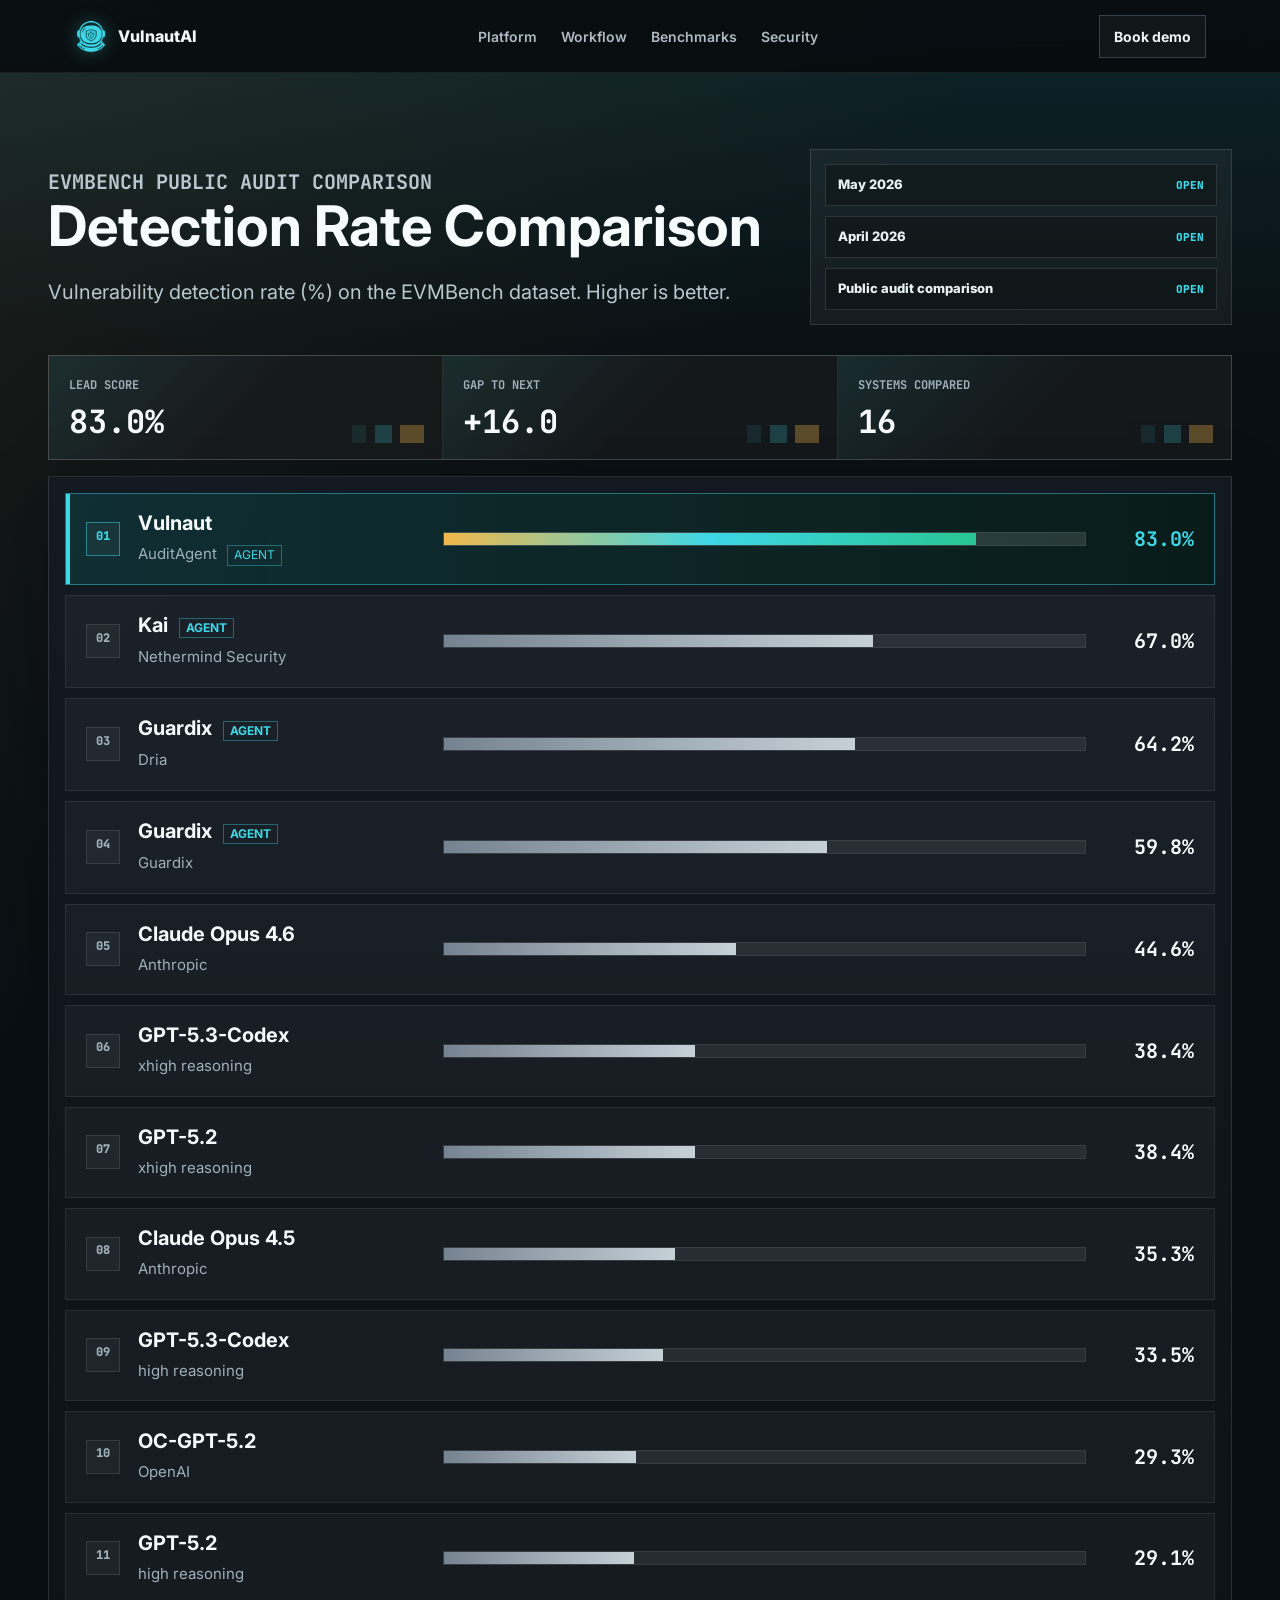
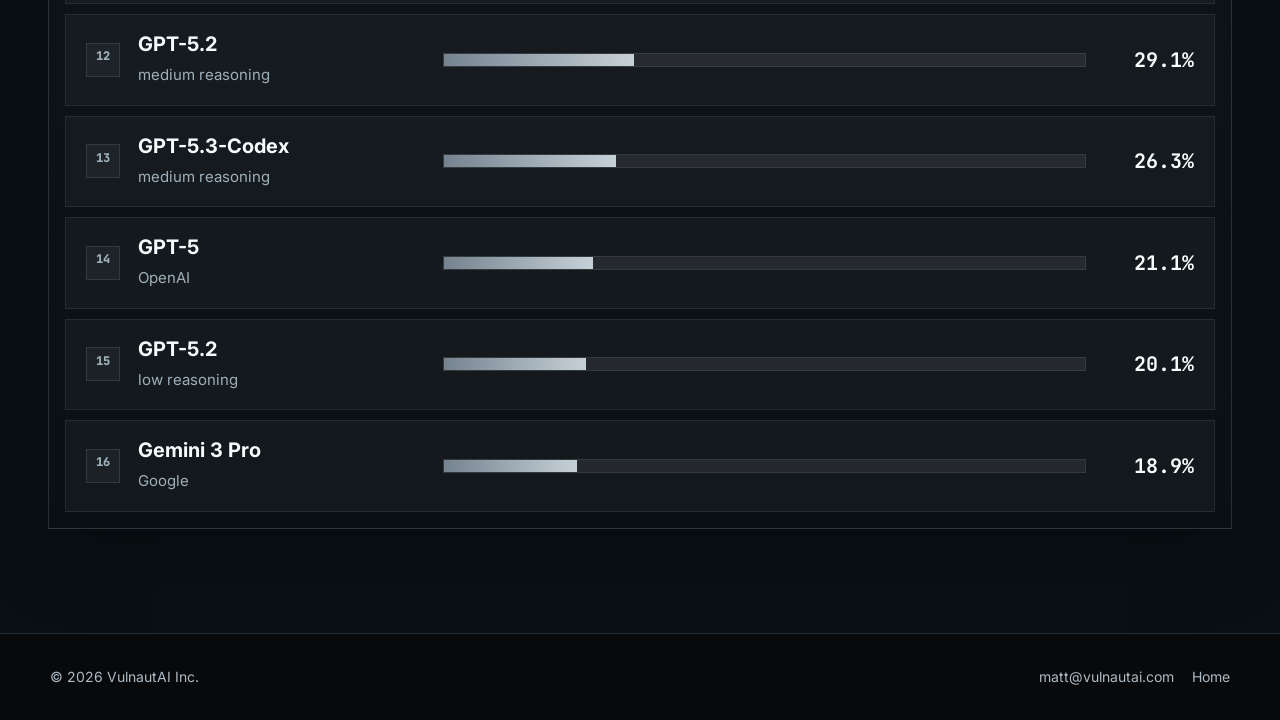
==== benchmarks.html @ 82083582 "Update website" ====
<!DOCTYPE html>
<html lang="en">
<head>
  <meta charset="UTF-8">
  <meta name="viewport" content="width=device-width, initial-scale=1.0">
  <meta name="description" content="VulnautAI benchmark results, EVMBench reports, and public audit comparison scores.">
  <title>Benchmarks - VulnautAI</title>
  <meta name="theme-color" content="#091014">
  <link rel="icon" type="image/svg+xml" href="favicon.svg">
  <meta property="og:type" content="website">
  <meta property="og:site_name" content="VulnautAI">
  <meta property="og:title" content="VulnautAI — EVMBench Detection Rate Comparison">
  <meta property="og:description" content="Vulnerability detection rate on the EVMBench dataset. Vulnaut leads the public audit comparison at 83.0%.">
  <meta property="og:url" content="https://vulnautai.com/benchmarks.html">
  <meta name="twitter:card" content="summary_large_image">
  <meta name="twitter:title" content="VulnautAI — EVMBench Detection Rate Comparison">
  <meta name="twitter:description" content="Vulnaut leads the public audit comparison at 83.0%.">
  <script>document.documentElement.classList.add("js");</script>
  <link rel="preconnect" href="https://fonts.googleapis.com">
  <link rel="preconnect" href="https://fonts.gstatic.com" crossorigin>
  <link href="https://fonts.googleapis.com/css2?family=Inter:wght@400;500;600;700;800&family=JetBrains+Mono:wght@500;600;700&display=swap" rel="stylesheet">
  <link rel="stylesheet" href="styles.css">
</head>
<body class="comparison-page">
  <header class="site-header">
    <nav class="nav-shell" aria-label="Primary navigation">
      <a class="brand" href="index.html" aria-label="VulnautAI home">
        <img class="brand-mark" src="logo-mark.png" alt="" aria-hidden="true">
        <span>VulnautAI</span>
      </a>
      <div class="nav-links">
        <a href="index.html#platform">Platform</a>
        <a href="index.html#workflow">Workflow</a>
        <a href="benchmarks.html">Benchmarks</a>
        <a href="index.html#security">Security</a>
      </div>
      <a class="nav-cta" href="https://calendly.com/matt-vulnautai/30min">Book demo</a>
    </nav>
  </header>

  <main class="comparison-main">
    <section class="comparison-intro">
      <div data-reveal>
        <p class="comparison-kicker">EVMBench public audit comparison</p>
        <h1>Detection Rate Comparison</h1>
        <p>Vulnerability detection rate (%) on the EVMBench dataset. Higher is better.</p>
      </div>
      <div class="report-links" id="reports" data-reveal aria-label="Benchmark source links">
        <a href="https://www.notion.so/VulnautAI-Score-on-EVMBench-May-2026-36dcd0d11463803a98b4fb45fc213300">May 2026</a>
        <a href="https://www.notion.so/VulnautAI-Score-on-EVMBench-April-2026-140cd0d114638326b743819d1d760440">April 2026</a>
        <a href="https://www.notion.so/Vulnaut-Public-Audit-Comparison-35acd0d1146380d482d7ef9dad1f2817">Public audit comparison</a>
      </div>
    </section>

    <section class="comparison-summary" aria-label="Benchmark summary">
      <div>
        <span>Lead score</span>
        <strong>83.0%</strong>
      </div>
      <div>
        <span>Gap to next</span>
        <strong>+16.0</strong>
      </div>
      <div>
        <span>Systems compared</span>
        <strong>16</strong>
      </div>
    </section>

    <section id="comparison" class="detection-board" aria-label="Detection rate comparison scores">
      <article class="detection-row leader" data-reveal>
        <div class="competitor">
          <span class="competitor-mark">V</span>
          <div>
            <strong>Vulnaut</strong>
            <small>AuditAgent <em>Agent</em></small>
          </div>
        </div>
        <div class="detection-track" aria-hidden="true"><i style="--value: 83%"></i></div>
        <strong class="score">83.0%</strong>
      </article>

      <article class="detection-row" data-reveal>
        <div class="competitor">
          <span class="competitor-mark">N</span>
          <div>
            <strong>Kai <em>Agent</em></strong>
            <small>Nethermind Security</small>
          </div>
        </div>
        <div class="detection-track" aria-hidden="true"><i style="--value: 67%"></i></div>
        <strong class="score">67.0%</strong>
      </article>

      <article class="detection-row" data-reveal>
        <div class="competitor">
          <span class="competitor-mark">D</span>
          <div>
            <strong>Guardix <em>Agent</em></strong>
            <small>Dria</small>
          </div>
        </div>
        <div class="detection-track" aria-hidden="true"><i style="--value: 64.2%"></i></div>
        <strong class="score">64.2%</strong>
      </article>

      <article class="detection-row" data-reveal>
        <div class="competitor">
          <span class="competitor-mark">G</span>
          <div>
            <strong>Guardix <em>Agent</em></strong>
            <small>Guardix</small>
          </div>
        </div>
        <div class="detection-track" aria-hidden="true"><i style="--value: 59.8%"></i></div>
        <strong class="score">59.8%</strong>
      </article>

      <article class="detection-row" data-reveal>
        <div class="competitor">
          <span class="competitor-mark">A</span>
          <div>
            <strong>Claude Opus 4.6</strong>
            <small>Anthropic</small>
          </div>
        </div>
        <div class="detection-track" aria-hidden="true"><i style="--value: 45.6%"></i></div>
        <strong class="score">45.6%</strong>
      </article>

      <article class="detection-row" data-reveal>
        <div class="competitor">
          <span class="competitor-mark">O</span>
          <div>
            <strong>GPT-5.3-Codex</strong>
            <small>xhigh reasoning</small>
          </div>
        </div>
        <div class="detection-track" aria-hidden="true"><i style="--value: 39.2%"></i></div>
        <strong class="score">39.2%</strong>
      </article>

      <article class="detection-row" data-reveal>
        <div class="competitor">
          <span class="competitor-mark">O</span>
          <div>
            <strong>GPT-5.2</strong>
            <small>xhigh reasoning</small>
          </div>
        </div>
        <div class="detection-track" aria-hidden="true"><i style="--value: 39.2%"></i></div>
        <strong class="score">39.2%</strong>
      </article>

      <article class="detection-row" data-reveal>
        <div class="competitor">
          <span class="competitor-mark">A</span>
          <div>
            <strong>Claude Opus 4.5</strong>
            <small>Anthropic</small>
          </div>
        </div>
        <div class="detection-track" aria-hidden="true"><i style="--value: 36.1%"></i></div>
        <strong class="score">36.1%</strong>
      </article>

      <article class="detection-row" data-reveal>
        <div class="competitor">
          <span class="competitor-mark">O</span>
          <div>
            <strong>GPT-5.3-Codex</strong>
            <small>high reasoning</small>
          </div>
        </div>
        <div class="detection-track" aria-hidden="true"><i style="--value: 34.2%"></i></div>
        <strong class="score">34.2%</strong>
      </article>

      <article class="detection-row" data-reveal>
        <div class="competitor">
          <span class="competitor-mark">O</span>
          <div>
            <strong>OC-GPT-5.2</strong>
            <small>OpenAI</small>
          </div>
        </div>
        <div class="detection-track" aria-hidden="true"><i style="--value: 30%"></i></div>
        <strong class="score">30.0%</strong>
      </article>

      <article class="detection-row" data-reveal>
        <div class="competitor">
          <span class="competitor-mark">O</span>
          <div>
            <strong>GPT-5.2</strong>
            <small>high reasoning</small>
          </div>
        </div>
        <div class="detection-track" aria-hidden="true"><i style="--value: 29.7%"></i></div>
        <strong class="score">29.7%</strong>
      </article>

      <article class="detection-row" data-reveal>
        <div class="competitor">
          <span class="competitor-mark">O</span>
          <div>
            <strong>GPT-5.2</strong>
            <small>medium reasoning</small>
          </div>
        </div>
        <div class="detection-track" aria-hidden="true"><i style="--value: 29.7%"></i></div>
        <strong class="score">29.7%</strong>
      </article>

      <article class="detection-row" data-reveal>
        <div class="competitor">
          <span class="competitor-mark">O</span>
          <div>
            <strong>GPT-5.3-Codex</strong>
            <small>medium reasoning</small>
          </div>
        </div>
        <div class="detection-track" aria-hidden="true"><i style="--value: 26.9%"></i></div>
        <strong class="score">26.9%</strong>
      </article>

      <article class="detection-row" data-reveal>
        <div class="competitor">
          <span class="competitor-mark">O</span>
          <div>
            <strong>GPT-5</strong>
            <small>OpenAI</small>
          </div>
        </div>
        <div class="detection-track" aria-hidden="true"><i style="--value: 23.3%"></i></div>
        <strong class="score">23.3%</strong>
      </article>

      <article class="detection-row" data-reveal>
        <div class="competitor">
          <span class="competitor-mark">O</span>
          <div>
            <strong>GPT-5.2</strong>
            <small>low reasoning</small>
          </div>
        </div>
        <div class="detection-track" aria-hidden="true"><i style="--value: 22.2%"></i></div>
        <strong class="score">22.2%</strong>
      </article>

      <article class="detection-row" data-reveal>
        <div class="competitor">
          <span class="competitor-mark">G</span>
          <div>
            <strong>Gemini 3 Pro</strong>
            <small>Google</small>
          </div>
        </div>
        <div class="detection-track" aria-hidden="true"><i style="--value: 20.8%"></i></div>
        <strong class="score">20.8%</strong>
      </article>
    </section>
  </main>

  <footer class="site-footer comparison-footer">
    <div class="section-inner footer-inner">
      <p>&copy; 2026 VulnautAI Inc.</p>
      <div>
        <a href="mailto:matt@vulnautai.com">matt@vulnautai.com</a>
        <a href="index.html">Home</a>
      </div>
    </div>
  </footer>
  <script src="app.js" defer></script>
</body>
</html>
---- styles.css ----
:root {
  --bg: #07090b;
  --bg-elevated: #0d1116;
  --bg-muted: #10161d;
  --panel: #131a22;
  --panel-strong: #18212b;
  --line: #26313d;
  --line-strong: #344251;
  --text: #f4f7f8;
  --muted: #aebbc4;
  --muted-strong: #d4dde3;
  --cyan: #3dd7e6;
  --teal: #29c493;
  --amber: #f2b84b;
  --red: #ee6c5d;
  --blue: #6ba6ff;
  --shadow: 0 24px 70px rgba(0, 0, 0, 0.32);
  --max: 1180px;
}

* {
  box-sizing: border-box;
}

html {
  scroll-behavior: smooth;
}

body {
  margin: 0;
  font-family: "Inter", system-ui, -apple-system, BlinkMacSystemFont, "Segoe UI", sans-serif;
  color: var(--text);
  background:
    linear-gradient(180deg, rgba(61, 215, 230, 0.08) 0, transparent 340px),
    linear-gradient(135deg, rgba(242, 184, 75, 0.06) 0, transparent 34%),
    var(--bg);
  line-height: 1.5;
  overflow-x: hidden;
}

body::before {
  content: "";
  position: fixed;
  inset: 0;
  pointer-events: none;
  background-image:
    linear-gradient(rgba(255,255,255,0.025) 1px, transparent 1px),
    linear-gradient(90deg, rgba(255,255,255,0.025) 1px, transparent 1px);
  background-size: 44px 44px;
  mask-image: linear-gradient(to bottom, black, transparent 70%);
}

img {
  display: block;
  max-width: 100%;
}

a {
  color: inherit;
}

.site-header {
  position: sticky;
  top: 0;
  z-index: 20;
  border-bottom: 1px solid rgba(255,255,255,0.08);
  background: rgba(7, 9, 11, 0.82);
  backdrop-filter: blur(18px);
}

.nav-shell {
  max-width: var(--max);
  margin: 0 auto;
  min-height: 72px;
  padding: 0 24px;
  display: flex;
  align-items: center;
  justify-content: space-between;
  gap: 24px;
}

.brand {
  display: inline-flex;
  align-items: center;
  gap: 10px;
  text-decoration: none;
  font-weight: 800;
  letter-spacing: 0;
}

.brand-mark {
  width: 34px;
  height: 34px;
  display: block;
  object-fit: contain;
  filter: drop-shadow(0 0 9px rgba(61, 215, 230, 0.4));
}

.nav-links {
  display: flex;
  align-items: center;
  gap: 24px;
  color: var(--muted);
  font-size: 14px;
  font-weight: 600;
}

.nav-links a,
.site-footer a {
  text-decoration: none;
}

.nav-links a:hover,
.site-footer a:hover {
  color: var(--cyan);
}

.nav-cta {
  border: 1px solid var(--line-strong);
  padding: 10px 14px;
  text-decoration: none;
  font-weight: 700;
  font-size: 14px;
  background: rgba(255,255,255,0.04);
}

.nav-cta:hover {
  border-color: var(--cyan);
  color: var(--cyan);
}

.section-band {
  position: relative;
  padding: 94px 24px;
}

.band-muted {
  background: linear-gradient(180deg, rgba(16, 22, 29, 0.72), rgba(13, 17, 22, 0.72));
  border-top: 1px solid rgba(255,255,255,0.06);
  border-bottom: 1px solid rgba(255,255,255,0.06);
}

.section-inner {
  max-width: var(--max);
  margin: 0 auto;
}

.hero {
  padding-top: 54px;
  min-height: calc(100vh - 72px);
  display: grid;
  align-items: center;
}

.hero-grid {
  display: grid;
  grid-template-columns: minmax(0, 0.88fr) minmax(360px, 1.12fr);
  gap: 54px;
  align-items: center;
}

.hero-copy {
  max-width: 680px;
}

.eyebrow {
  margin: 0 0 14px;
  color: var(--cyan);
  font-family: "JetBrains Mono", monospace;
  font-size: 12px;
  font-weight: 700;
  letter-spacing: 0;
  text-transform: uppercase;
}

h1,
h2,
h3,
p {
  margin-top: 0;
}

h1 {
  margin-bottom: 24px;
  font-size: 56px;
  line-height: 1;
  letter-spacing: 0;
}

h2 {
  margin-bottom: 18px;
  font-size: 40px;
  line-height: 1.02;
  letter-spacing: 0;
}

h3 {
  margin-bottom: 10px;
  font-size: 18px;
  line-height: 1.2;
  letter-spacing: 0;
}

.hero-lede,
.section-intro {
  color: var(--muted-strong);
  font-size: 17px;
}

.hero-lede {
  max-width: 620px;
  margin-bottom: 28px;
}

.hero-actions,
.contact-actions {
  display: flex;
  flex-wrap: wrap;
  gap: 12px;
  align-items: center;
}

.signal-rail {
  position: relative;
  margin-top: 24px;
  display: grid;
  grid-template-columns: repeat(4, minmax(0, 1fr));
  border: 1px solid rgba(255,255,255,0.10);
  background: rgba(7, 9, 11, 0.46);
  overflow: hidden;
}

.signal-rail::before {
  content: "";
  position: absolute;
  inset: 0;
  width: 32%;
  background: linear-gradient(90deg, transparent, rgba(61, 215, 230, 0.16), transparent);
  transform: translateX(-120%);
  animation: signal-sweep 5.8s ease-in-out infinite;
}

.signal-rail span {
  position: relative;
  display: flex;
  align-items: center;
  justify-content: center;
  gap: 8px;
  padding: 12px;
  border-right: 1px solid rgba(255,255,255,0.08);
  color: var(--muted);
  font-family: "JetBrains Mono", monospace;
  font-size: 11px;
  font-weight: 700;
  text-transform: uppercase;
  text-align: center;
}

.signal-rail span:last-child {
  border-right: 0;
}

.signal-rail span::before {
  content: "";
  flex: none;
  width: 6px;
  height: 6px;
  background: var(--cyan);
  box-shadow: 0 0 18px rgba(61, 215, 230, 0.72);
}

.button {
  display: inline-flex;
  align-items: center;
  justify-content: center;
  min-height: 46px;
  padding: 12px 18px;
  border: 1px solid transparent;
  text-decoration: none;
  font-weight: 800;
  font-size: 14px;
  transition: transform 160ms ease, border-color 160ms ease, background 160ms ease;
}

.button:hover {
  transform: translateY(-1px);
}

.button-primary {
  color: #051014;
  background: linear-gradient(135deg, var(--cyan), var(--teal));
}

.button-secondary {
  color: var(--text);
  background: rgba(255,255,255,0.04);
  border-color: var(--line-strong);
}

.button-secondary:hover {
  border-color: var(--amber);
}

.hero-metrics {
  margin: 34px 0 0;
  display: grid;
  grid-template-columns: repeat(2, minmax(0, 1fr));
  gap: 1px;
  border: 1px solid var(--line);
  background: var(--line);
}

.hero-metrics div {
  padding: 18px;
  background: rgba(13, 17, 22, 0.92);
}

.hero-metrics dt {
  margin-bottom: 4px;
  color: var(--text);
  font-family: "JetBrains Mono", monospace;
  font-size: 24px;
  font-weight: 700;
}

.hero-metrics dd {
  margin: 0;
  color: var(--muted);
  font-size: 13px;
}

.hero-visual {
  position: relative;
  border: 1px solid var(--line-strong);
  background: var(--panel);
  box-shadow: var(--shadow);
  overflow: hidden;
}

.hero-visual::before {
  content: "";
  position: absolute;
  z-index: 1;
  inset: 0;
  background: linear-gradient(100deg, transparent 12%, rgba(61, 215, 230, 0.12) 48%, transparent 82%);
  mix-blend-mode: screen;
  transform: translateX(-115%);
  animation: lens-pass 7s ease-in-out infinite;
  pointer-events: none;
}

.hero-visual img {
  width: 100%;
  aspect-ratio: 16 / 10;
  object-fit: cover;
}

.hero-visual::after {
  content: "";
  position: absolute;
  inset: 0;
  border: 1px solid rgba(255,255,255,0.12);
  pointer-events: none;
}

.hero-visual-caption {
  position: absolute;
  left: 18px;
  right: 18px;
  bottom: 18px;
  display: flex;
  justify-content: space-between;
  gap: 14px;
  padding: 12px 14px;
  border: 1px solid rgba(255,255,255,0.12);
  background: rgba(7, 9, 11, 0.78);
  backdrop-filter: blur(12px);
  font-size: 13px;
  color: var(--muted);
}

.hero-visual-caption strong {
  color: var(--text);
}

.split-section,
.workflow-layout,
.security-grid,
.contact-panel,
.benchmark-hero,
.resource-grid {
  display: grid;
  grid-template-columns: minmax(0, 0.82fr) minmax(0, 1fr);
  gap: 48px;
  align-items: start;
}

.feature-grid {
  display: grid;
  grid-template-columns: repeat(3, minmax(0, 1fr));
  gap: 16px;
  margin-top: 34px;
}

.feature-card,
.security-points article,
.resource-card,
.scoreboard,
.contact-panel,
.method-card,
.benchmark-teaser {
  border: 1px solid var(--line);
  background: rgba(19, 26, 34, 0.76);
  box-shadow: 0 16px 42px rgba(0,0,0,0.20);
}

.feature-card,
.security-points article,
.resource-card,
.method-card {
  padding: 24px;
}

.feature-kicker {
  display: block;
  margin-bottom: 28px;
  color: var(--amber);
  font-family: "JetBrains Mono", monospace;
  font-size: 13px;
  font-weight: 700;
}

.feature-card p,
.security-points p,
.process-list p,
.resource-card p,
.method-card p,
.product-proof-copy .section-intro {
  margin-bottom: 0;
  color: var(--muted);
}

.product-proof-band {
  padding-top: 72px;
  background: linear-gradient(180deg, rgba(16, 22, 29, 0.64), rgba(7, 9, 11, 0));
}

.product-proof {
  display: grid;
  gap: 28px;
}

.product-proof-copy {
  max-width: 760px;
}

.product-shot {
  position: relative;
  margin: 0;
  border: 1px solid var(--line-strong);
  background: #0b0f12;
  box-shadow: var(--shadow);
  overflow: hidden;
}

.product-shot img {
  width: 100%;
  aspect-ratio: 16 / 8.7;
  object-fit: cover;
  object-position: center top;
}

.product-shot::after {
  content: "";
  position: absolute;
  inset: 0;
  pointer-events: none;
  background:
    linear-gradient(180deg, rgba(61, 215, 230, 0.05), transparent 32%),
    linear-gradient(90deg, rgba(7, 9, 11, 0.32), transparent 30%, transparent 70%, rgba(7, 9, 11, 0.28));
}

.shot-hud {
  position: absolute;
  z-index: 2;
  top: 18px;
  right: 18px;
  display: flex;
  align-items: center;
  gap: 10px;
  border: 1px solid rgba(61, 215, 230, 0.34);
  background: rgba(7, 9, 11, 0.76);
  padding: 10px 12px;
  color: var(--muted);
  font-family: "JetBrains Mono", monospace;
  font-size: 11px;
  text-transform: uppercase;
  backdrop-filter: blur(12px);
}

.shot-hud strong {
  color: var(--cyan);
}

.shot-scan {
  position: absolute;
  z-index: 2;
  left: 0;
  right: 0;
  top: 0;
  height: 2px;
  background: linear-gradient(90deg, transparent, var(--cyan), var(--amber), transparent);
  box-shadow: 0 0 24px rgba(61, 215, 230, 0.7);
  animation: vertical-scan 6.4s ease-in-out infinite;
}

.process-list {
  list-style: none;
  margin: 0;
  padding: 0;
  display: grid;
  gap: 14px;
}

.process-list li {
  display: grid;
  grid-template-columns: 44px 1fr;
  gap: 16px;
  padding: 18px;
  border: 1px solid var(--line);
  background: rgba(7, 9, 11, 0.36);
}

.process-list span {
  width: 38px;
  height: 38px;
  display: grid;
  place-items: center;
  color: var(--cyan);
  border: 1px solid rgba(61, 215, 230, 0.38);
  font-family: "JetBrains Mono", monospace;
  font-weight: 700;
}

.benchmark-teaser {
  padding: 30px;
  display: grid;
  grid-template-columns: minmax(0, 1fr) minmax(280px, 0.72fr) auto;
  gap: 26px;
  align-items: center;
}

.mini-bars {
  display: grid;
  gap: 12px;
}

.mini-bar {
  display: grid;
  grid-template-columns: minmax(0, 1fr) auto;
  gap: 8px 16px;
  color: var(--muted);
  font-size: 13px;
  font-weight: 700;
}

.mini-bar strong {
  color: var(--text);
}

.mini-bar i {
  grid-column: 1 / -1;
  height: 8px;
  background: linear-gradient(90deg, var(--cyan), var(--teal)) left / var(--value) 100% no-repeat, #202a34;
}

.security-points {
  display: grid;
  gap: 14px;
}

.contact-band {
  padding-bottom: 74px;
}

.contact-panel {
  padding: 34px;
  grid-template-columns: minmax(0, 1fr) auto;
  align-items: center;
}

.contact-panel p {
  margin-bottom: 0;
  color: var(--muted-strong);
}

.site-footer {
  border-top: 1px solid var(--line);
  background: #050608;
  color: var(--muted);
  font-size: 14px;
}

.footer-inner {
  min-height: 86px;
  display: flex;
  align-items: center;
  justify-content: space-between;
  gap: 24px;
}

.footer-inner p {
  margin: 0;
}

.footer-inner div {
  display: flex;
  gap: 18px;
}

.benchmark-hero {
  align-items: center;
}

.benchmark-hero-card {
  border: 1px solid rgba(61, 215, 230, 0.34);
  background:
    linear-gradient(145deg, rgba(61, 215, 230, 0.14), rgba(242, 184, 75, 0.08)),
    var(--panel);
  padding: 30px;
}

.benchmark-score {
  display: flex;
  align-items: baseline;
  gap: 12px;
  margin-bottom: 20px;
}

.benchmark-score strong {
  font-family: "JetBrains Mono", monospace;
  font-size: 88px;
  line-height: 1;
}

.benchmark-score span {
  color: var(--muted);
  font-weight: 700;
}

.benchmark-stats {
  display: grid;
  grid-template-columns: repeat(2, minmax(0, 1fr));
  gap: 1px;
  border: 1px solid var(--line);
  background: var(--line);
}

.benchmark-stats div {
  padding: 18px;
  background: rgba(7, 9, 11, 0.38);
}

.benchmark-stats dt {
  color: var(--muted);
  font-size: 12px;
  font-weight: 700;
  text-transform: uppercase;
}

.benchmark-stats dd {
  margin: 4px 0 0;
  color: var(--text);
  font-family: "JetBrains Mono", monospace;
  font-size: 20px;
  font-weight: 700;
}

.resource-grid {
  grid-template-columns: repeat(3, minmax(0, 1fr));
}

.resource-card {
  display: flex;
  min-height: 220px;
  flex-direction: column;
  justify-content: space-between;
  text-decoration: none;
}

.resource-card:hover {
  border-color: var(--cyan);
}

.resource-card span {
  color: var(--amber);
  font-family: "JetBrains Mono", monospace;
  font-size: 12px;
  font-weight: 700;
  text-transform: uppercase;
}

.resource-card strong {
  color: var(--cyan);
  font-size: 14px;
}

.scoreboard {
  padding: 12px;
}

.score-row {
  display: grid;
  grid-template-columns: minmax(170px, 0.95fr) minmax(0, 1.25fr) minmax(140px, 1fr) 76px;
  gap: 18px;
  align-items: center;
  padding: 15px 14px;
  border-bottom: 1px solid rgba(255,255,255,0.07);
}

.score-row:last-child {
  border-bottom: 0;
}

.score-entity {
  min-width: 0;
}

.score-entity strong,
.score-model strong {
  display: block;
}

.score-entity span,
.score-model span {
  display: block;
  color: var(--muted);
  font-size: 13px;
}

.score-bar {
  height: 14px;
  background: #202a34;
  position: relative;
  overflow: hidden;
}

.score-bar i {
  position: absolute;
  inset: 0 auto 0 0;
  width: var(--value);
  background: linear-gradient(90deg, var(--cyan), var(--teal));
}

.score-row.leader .score-bar i {
  background: linear-gradient(90deg, var(--amber), var(--cyan));
}

.score-value {
  color: var(--text);
  font-family: "JetBrains Mono", monospace;
  font-weight: 700;
  text-align: right;
}

.method-grid {
  display: grid;
  grid-template-columns: repeat(3, minmax(0, 1fr));
  gap: 16px;
}

.comparison-page {
  color: #edf4f6;
  background:
    linear-gradient(180deg, rgba(61, 215, 230, 0.10), transparent 360px),
    linear-gradient(135deg, rgba(242, 184, 75, 0.08) 0, transparent 30%),
    #091014;
}

.comparison-page::before {
  display: none;
}

.comparison-page .brand {
  color: var(--text);
}

.comparison-main {
  max-width: 1240px;
  margin: 0 auto;
  padding: 76px 28px 104px;
}

.comparison-intro {
  display: grid;
  grid-template-columns: minmax(0, 0.95fr) minmax(280px, 0.55fr);
  gap: 34px;
  align-items: center;
  margin-bottom: 30px;
}

.comparison-intro h1 {
  margin-bottom: 22px;
  color: #f6fbfc;
  font-size: 56px;
  line-height: 1.05;
}

.comparison-intro p {
  margin-bottom: 0;
  color: #b9c8d0;
  font-size: 20px;
}

.comparison-kicker {
  color: var(--cyan);
  font-family: "JetBrains Mono", monospace;
  font-size: 12px;
  font-weight: 700;
  text-transform: uppercase;
}

.report-links {
  display: grid;
  gap: 10px;
  border: 1px solid rgba(255,255,255,0.12);
  background: rgba(255,255,255,0.045);
  padding: 14px;
}

.report-links a {
  min-height: 42px;
  display: inline-flex;
  align-items: center;
  justify-content: space-between;
  border: 1px solid rgba(255,255,255,0.12);
  background: rgba(7, 9, 11, 0.34);
  color: #e9f3f5;
  padding: 10px 12px;
  text-decoration: none;
  font-size: 13px;
  font-weight: 800;
}

.report-links a::after {
  content: "Open";
  color: var(--cyan);
  font-family: "JetBrains Mono", monospace;
  font-size: 11px;
  text-transform: uppercase;
}

.report-links a:hover {
  border-color: var(--cyan);
}

.comparison-summary {
  display: grid;
  grid-template-columns: repeat(3, minmax(0, 1fr));
  gap: 1px;
  margin-bottom: 16px;
  border: 1px solid rgba(255,255,255,0.12);
  background: rgba(255,255,255,0.12);
}

.comparison-summary div {
  position: relative;
  min-height: 94px;
  padding: 20px;
  background:
    linear-gradient(135deg, rgba(61, 215, 230, 0.10), transparent 52%),
    rgba(7, 9, 11, 0.58);
  overflow: hidden;
}

.comparison-summary div::after {
  content: "";
  position: absolute;
  right: 18px;
  bottom: 16px;
  width: 72px;
  height: 18px;
  background:
    linear-gradient(90deg, rgba(61, 215, 230, 0.12) 20%, transparent 20% 32%, rgba(61, 215, 230, 0.28) 32% 56%, transparent 56% 66%, rgba(242, 184, 75, 0.42) 66%);
  opacity: 0.75;
}

.comparison-summary span {
  display: block;
  margin-bottom: 12px;
  color: #9fb0ba;
  font-family: "JetBrains Mono", monospace;
  font-size: 12px;
  font-weight: 700;
  text-transform: uppercase;
}

.comparison-summary strong {
  color: #f7fbfc;
  font-family: "JetBrains Mono", monospace;
  font-size: 32px;
  line-height: 1;
}

.detection-board {
  display: grid;
  counter-reset: rank;
  gap: 10px;
  border: 1px solid rgba(255,255,255,0.12);
  background:
    linear-gradient(180deg, rgba(19, 26, 34, 0.92), rgba(9, 16, 20, 0.94));
  padding: 16px;
  box-shadow: var(--shadow);
}

.detection-row {
  counter-increment: rank;
  min-height: 86px;
  display: grid;
  grid-template-columns: minmax(250px, 0.78fr) minmax(280px, 1.5fr) 86px;
  gap: 22px;
  align-items: center;
  border: 1px solid rgba(255,255,255,0.08);
  background: rgba(255,255,255,0.035);
  padding: 18px 20px;
  transition: border-color 180ms ease, background 180ms ease, transform 180ms ease;
}

.detection-row:hover {
  border-color: rgba(61, 215, 230, 0.32);
  background: rgba(61, 215, 230, 0.055);
  transform: translateX(3px);
}

.detection-row.leader {
  min-height: 92px;
  border-color: rgba(61, 215, 230, 0.45);
  background:
    linear-gradient(90deg, rgba(61, 215, 230, 0.18), rgba(41, 196, 147, 0.10)),
    rgba(5, 8, 10, 0.9);
  color: #fff;
  box-shadow: inset 4px 0 0 var(--cyan);
}

.competitor {
  min-width: 0;
  display: grid;
  grid-template-columns: 34px minmax(0, 1fr);
  gap: 18px;
  align-items: center;
}

.competitor-mark {
  width: 34px;
  height: 34px;
  display: grid;
  place-items: center;
  border: 1px solid rgba(255,255,255,0.10);
  background: rgba(255,255,255,0.04);
  color: #9fb0ba;
  font-family: "JetBrains Mono", monospace;
  font-weight: 800;
  font-size: 0;
}

.competitor-mark::before {
  content: counter(rank, decimal-leading-zero);
  font-size: 12px;
}

.leader .competitor-mark {
  border-color: rgba(61, 215, 230, 0.5);
  color: var(--cyan);
}

.competitor strong {
  display: block;
  color: #f5fbfc;
  font-size: 20px;
  line-height: 1.15;
}

.competitor small {
  display: block;
  margin-top: 8px;
  color: #9fb0ba;
  font-size: 15px;
}

.competitor em {
  display: inline-flex;
  align-items: center;
  margin-left: 6px;
  border: 1px solid rgba(61, 215, 230, 0.38);
  color: var(--cyan);
  padding: 2px 6px;
  font-style: normal;
  font-size: 12px;
  line-height: 1.2;
  text-transform: uppercase;
}

.detection-track {
  height: 14px;
  overflow: hidden;
  border: 1px solid rgba(255,255,255,0.08);
  background: rgba(255,255,255,0.07);
}

.leader .detection-track {
  background: rgba(255,255,255,0.12);
}

.detection-track i {
  display: block;
  width: var(--value);
  height: 100%;
  background: linear-gradient(90deg, #758390, #c6d0d7);
}

.leader .detection-track i {
  background: linear-gradient(90deg, var(--amber), var(--cyan), var(--teal));
}

.score {
  color: #f7fbfc;
  font-family: "JetBrains Mono", monospace;
  font-size: 20px;
  text-align: right;
}

.leader .score {
  color: var(--cyan);
}

.comparison-footer {
  background: #07090b;
  color: var(--muted);
}

/* --- Interaction layer (progressive enhancement) --- */

/* Scroll reveal: only hide when JS is present so no-JS users see everything */
.js [data-reveal] {
  opacity: 0;
  transform: translateY(20px);
  transition: opacity 0.7s ease, transform 0.7s cubic-bezier(0.22, 0.61, 0.36, 1);
}

.js [data-reveal].is-visible {
  opacity: 1;
  transform: none;
}

/* Hero attack-surface constellation */
.hero {
  overflow: hidden;
}

.hero-net {
  position: absolute;
  inset: 0;
  z-index: 0;
  width: 100%;
  height: 100%;
  pointer-events: none;
  opacity: 0.9;
  mask-image: radial-gradient(135% 110% at 72% 28%, #000 38%, transparent 82%);
  -webkit-mask-image: radial-gradient(135% 110% at 72% 28%, #000 38%, transparent 82%);
}

.hero .section-inner {
  position: relative;
  z-index: 1;
}

/* Pointer tilt on showcase panels */
[data-tilt] {
  transition: transform 320ms cubic-bezier(0.22, 0.61, 0.36, 1);
  transform-style: preserve-3d;
  will-change: transform;
}

/* Active audit pipeline */
.signal-rail span {
  transition: color 0.45s ease, background 0.45s ease;
}

.signal-rail span.active {
  color: var(--text);
  background: rgba(61, 215, 230, 0.10);
}

.signal-rail span.active::before {
  background: var(--teal);
  box-shadow: 0 0 22px rgba(61, 215, 230, 0.95);
}

@media (prefers-reduced-motion: reduce) {
  .js [data-reveal] {
    opacity: 1;
    transform: none;
    transition: none;
  }

  [data-tilt] {
    transition: none;
  }
}

@keyframes signal-sweep {
  0%, 18% {
    transform: translateX(-120%);
  }
  58%, 100% {
    transform: translateX(330%);
  }
}

@keyframes lens-pass {
  0%, 22% {
    transform: translateX(-115%);
  }
  62%, 100% {
    transform: translateX(115%);
  }
}

@keyframes vertical-scan {
  0%, 16% {
    transform: translateY(0);
    opacity: 0;
  }
  24% {
    opacity: 1;
  }
  72% {
    opacity: 1;
  }
  86%, 100% {
    transform: translateY(520px);
    opacity: 0;
  }
}

@media (prefers-reduced-motion: reduce) {
  .signal-rail::before,
  .hero-visual::before,
  .shot-scan {
    animation: none;
    display: none;
  }

  .detection-row {
    transition: none;
  }
}

@media (max-width: 980px) {
  .nav-shell {
    min-height: auto;
    padding: 16px 20px;
    flex-wrap: wrap;
  }

  .nav-links {
    order: 3;
    width: 100%;
    gap: 14px;
    overflow-x: auto;
    padding-bottom: 2px;
  }

  .hero {
    min-height: auto;
  }

  h1 {
    font-size: 48px;
  }

  h2 {
    font-size: 34px;
  }

  .benchmark-score strong {
    font-size: 72px;
  }

  .hero-grid,
  .split-section,
  .workflow-layout,
  .security-grid,
  .contact-panel,
  .benchmark-hero,
  .benchmark-teaser {
    grid-template-columns: 1fr;
  }

  .feature-grid,
  .resource-grid,
  .method-grid {
    grid-template-columns: 1fr;
  }

  .benchmark-teaser {
    align-items: stretch;
  }

  .comparison-main {
    padding: 48px 18px 72px;
  }

  .comparison-intro {
    grid-template-columns: 1fr;
    align-items: start;
  }

  .report-links {
    justify-content: flex-start;
  }

  .comparison-summary {
    grid-template-columns: 1fr;
  }

  .detection-row {
    grid-template-columns: minmax(0, 1fr);
    gap: 14px;
  }

  .score {
    text-align: left;
  }
}

@media (max-width: 640px) {
  .section-band {
    padding: 64px 18px;
  }

  .nav-cta {
    display: none;
  }

  h1 {
    font-size: 36px;
  }

  h2 {
    font-size: 34px;
  }

  .benchmark-score strong {
    font-size: 60px;
  }

  .hero-metrics,
  .benchmark-stats {
    grid-template-columns: 1fr;
  }

  .hero-visual-caption {
    position: static;
    display: block;
  }

  .score-row {
    grid-template-columns: 1fr;
    gap: 8px;
  }

  .score-value {
    text-align: left;
  }

  .footer-inner,
  .footer-inner div,
  .contact-actions {
    align-items: flex-start;
    flex-direction: column;
  }

  .button {
    width: 100%;
  }

  .signal-rail {
    grid-template-columns: 1fr 1fr;
  }

  .signal-rail span:nth-child(2) {
    border-right: 0;
  }

  .signal-rail span {
    font-size: 10px;
  }

  .product-shot img {
    aspect-ratio: 1.35 / 1;
  }

  .shot-hud {
    left: 12px;
    right: 12px;
    top: 12px;
    justify-content: space-between;
    gap: 6px;
    font-size: 10px;
  }

  .comparison-intro h1 {
    font-size: 36px;
  }

  .comparison-intro p {
    font-size: 18px;
  }

  .detection-row {
    min-height: 0;
    padding: 18px;
  }

  .competitor {
    grid-template-columns: 28px minmax(0, 1fr);
    gap: 12px;
  }

  .competitor strong {
    font-size: 18px;
  }

  .competitor small {
    font-size: 14px;
  }
}
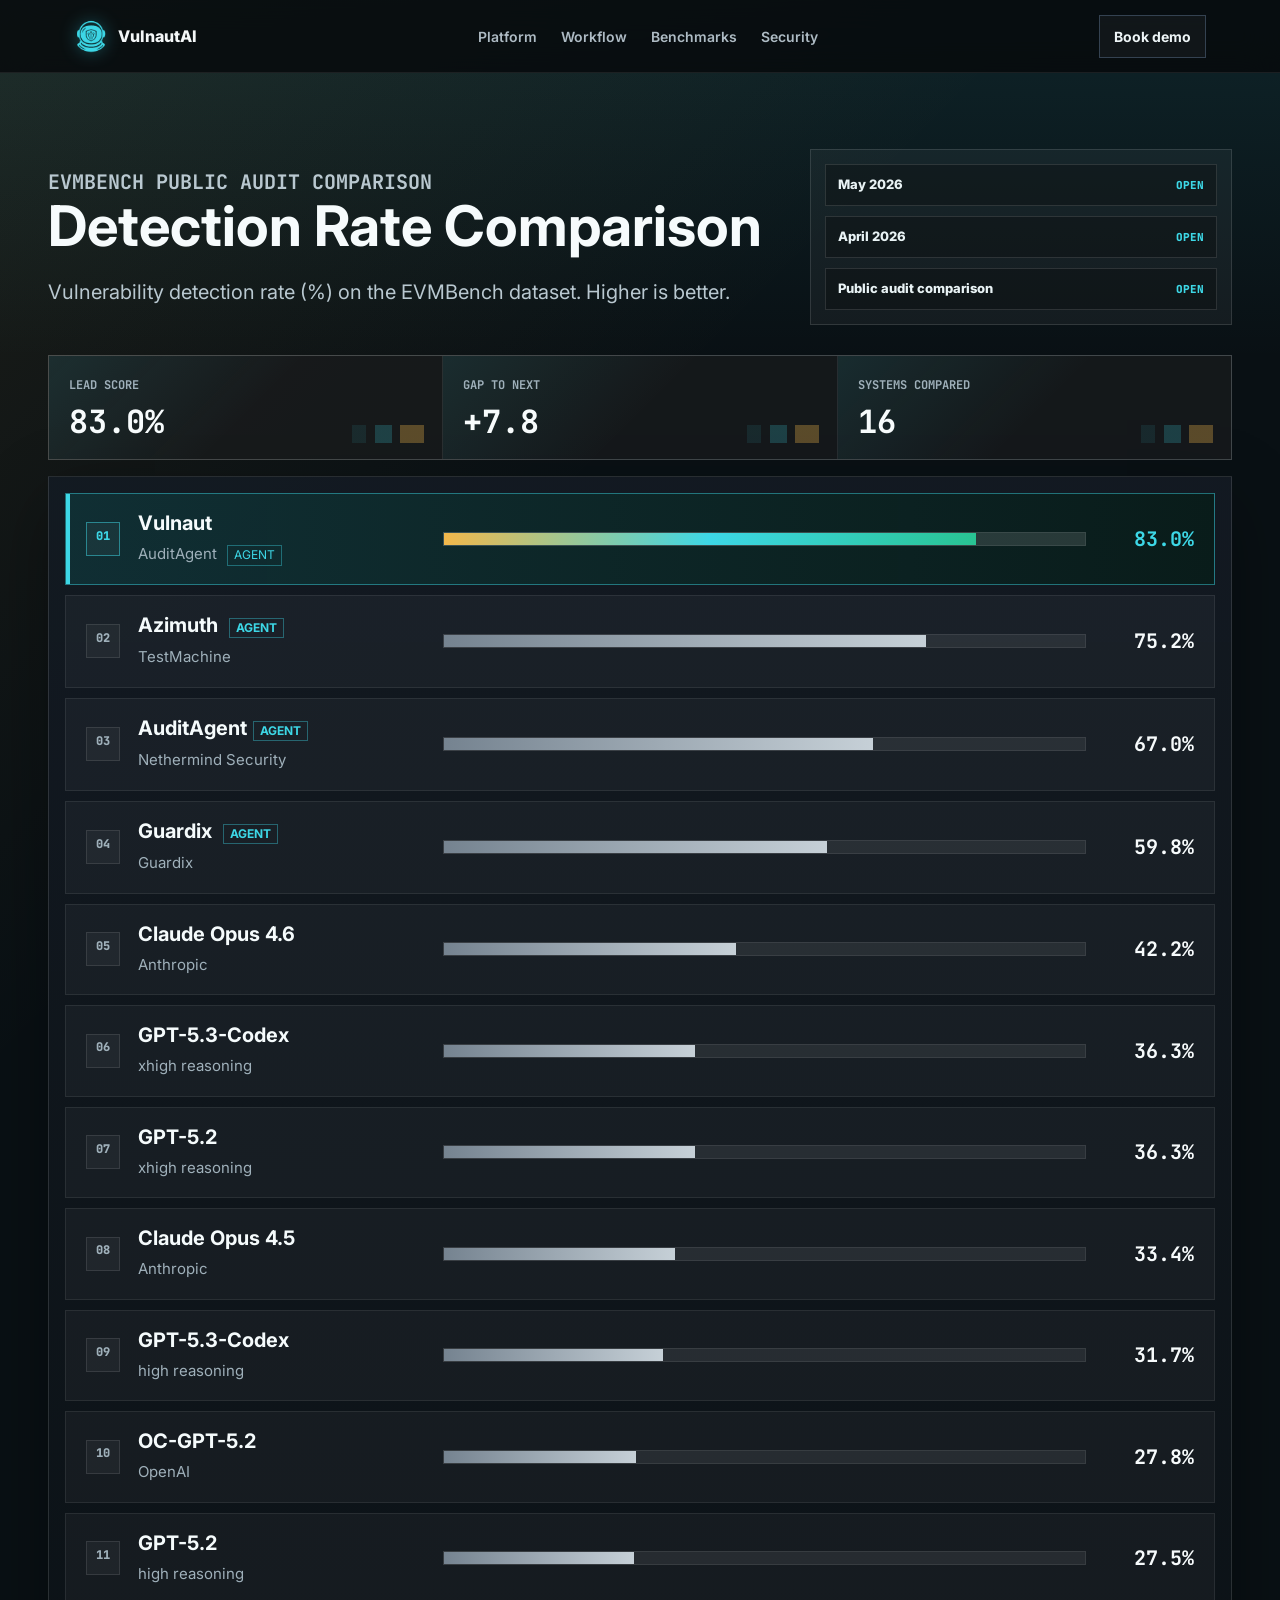
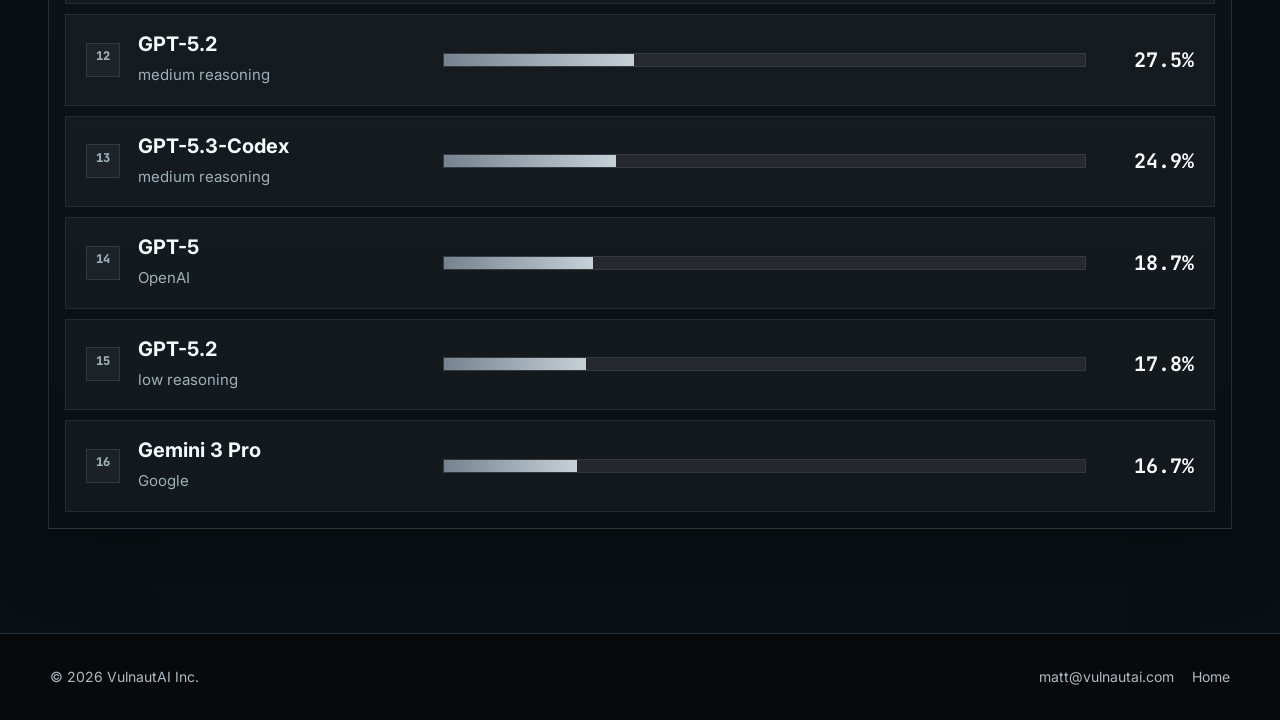
==== commit 8c55baeb: "Added testmachine comparison" ====
--- a/benchmarks.html
+++ b/benchmarks.html
@@ -59,7 +59,7 @@
       </div>
       <div>
         <span>Gap to next</span>
-        <strong>+16.0</strong>
+        <strong>+7.8</strong>
       </div>
       <div>
         <span>Systems compared</span>
@@ -80,28 +80,29 @@
         <strong class="score">83.0%</strong>
       </article>
 
+
+      <article class="detection-row" data-reveal>
+        <div class="competitor">
+          <span class="competitor-mark">D</span>
+          <div>
+            <strong>Azimuth <em>Agent</em></strong>
+            <small>TestMachine</small>
+          </div>
+        </div>
+        <div class="detection-track" aria-hidden="true"><i style="--value: 75.2%"></i></div>
+        <strong class="score">75.2%</strong>
+      </article>
+
       <article class="detection-row" data-reveal>
         <div class="competitor">
           <span class="competitor-mark">N</span>
           <div>
-            <strong>Kai <em>Agent</em></strong>
+            <strong>AuditAgent<em>Agent</em></strong>
             <small>Nethermind Security</small>
           </div>
         </div>
         <div class="detection-track" aria-hidden="true"><i style="--value: 67%"></i></div>
         <strong class="score">67.0%</strong>
-      </article>
-
-      <article class="detection-row" data-reveal>
-        <div class="competitor">
-          <span class="competitor-mark">D</span>
-          <div>
-            <strong>Guardix <em>Agent</em></strong>
-            <small>Dria</small>
-          </div>
-        </div>
-        <div class="detection-track" aria-hidden="true"><i style="--value: 64.2%"></i></div>
-        <strong class="score">64.2%</strong>
       </article>
 
       <article class="detection-row" data-reveal>
